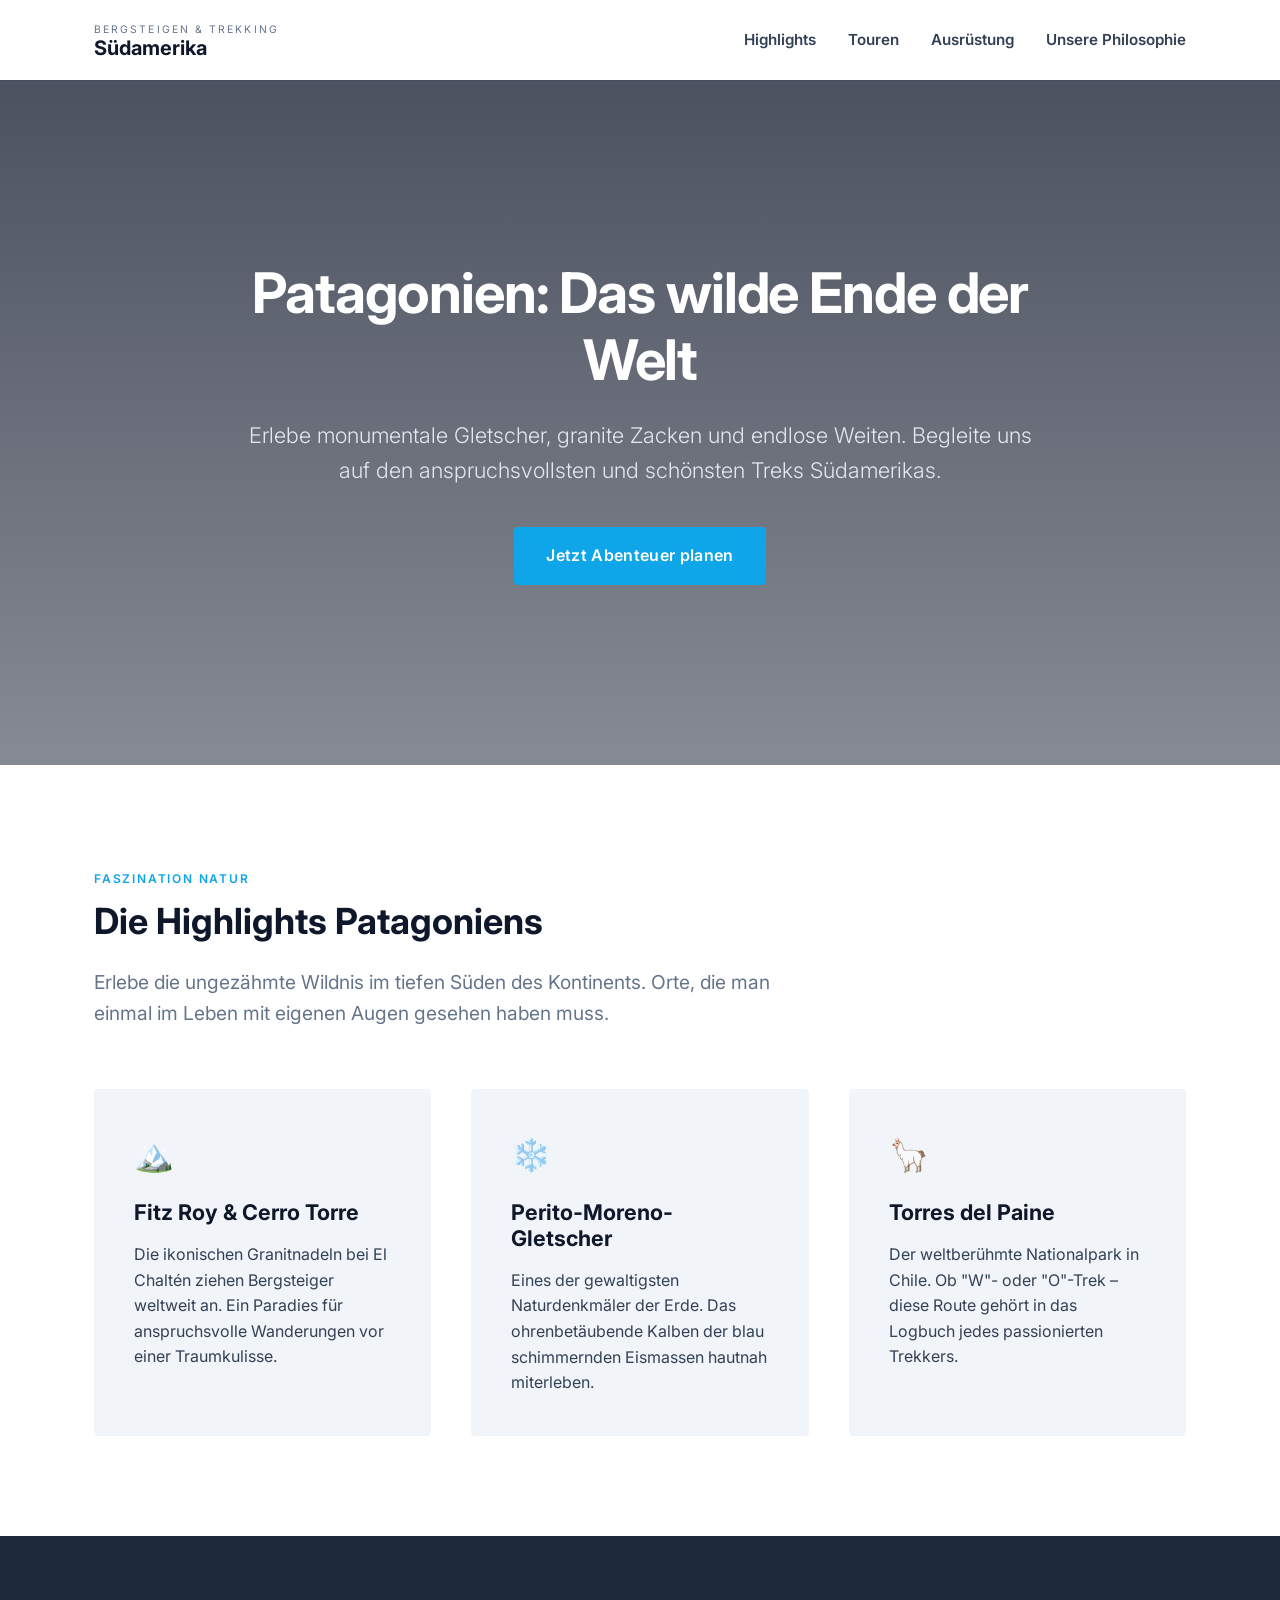
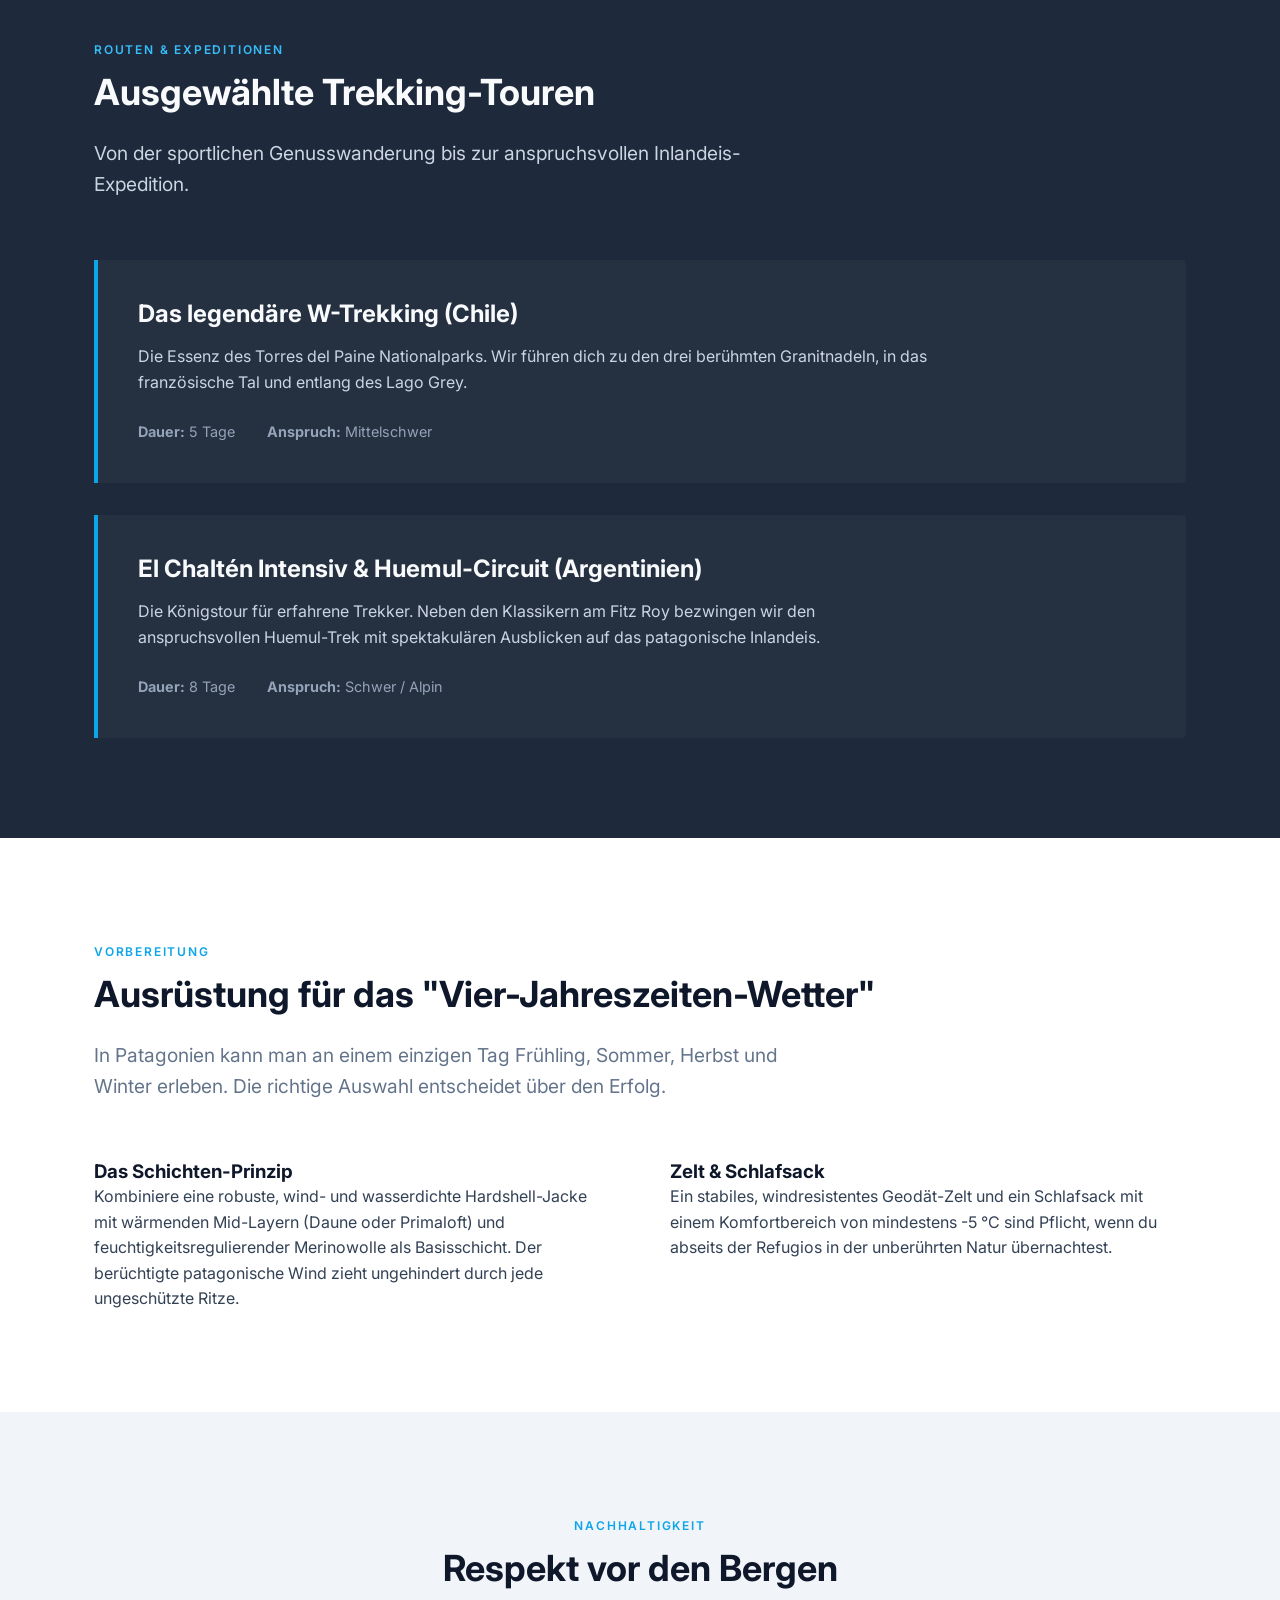
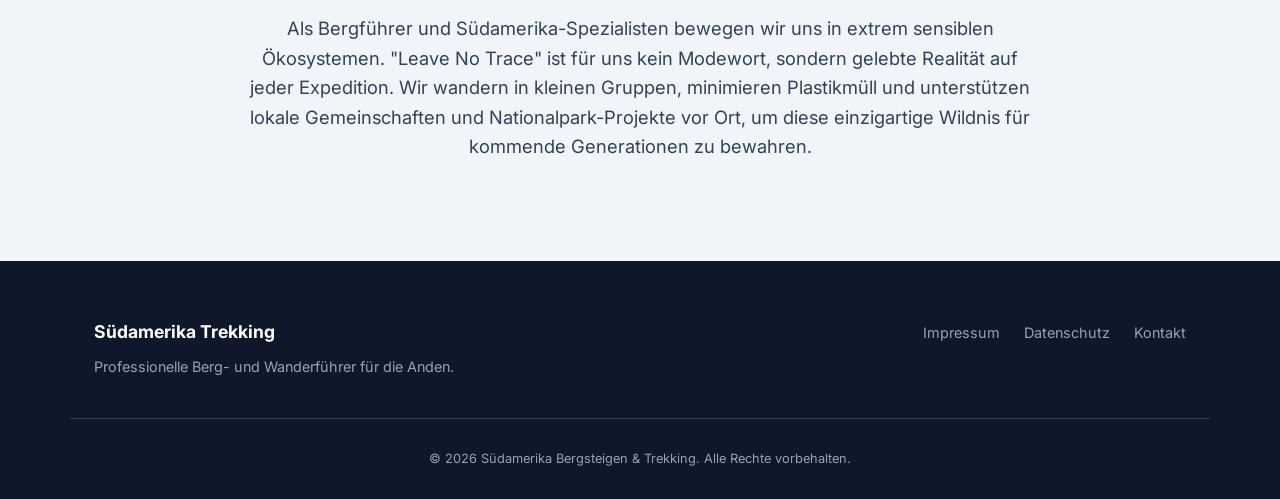
==== index.html @ 1db67b60 "Add files via upload" ====
<!DOCTYPE html>
<html lang="de">
<head>
    <meta charset="UTF-8">
    <meta name="viewport" content="width=device-width, initial-scale=1.0">
    <title>Trekking in Patagonien | Südamerika Erleben</title>
    <meta name="description" content="Entdecke die wildeste Natur am Ende der Welt. Professionelle Trekking- und Bergsteigertouren in Patagonien.">
    <link rel="stylesheet" href="style.css">
    <link rel="preconnect" href="https://fonts.googleapis.com">
    <link rel="preconnect" href="https://fonts.gstatic.com" crossorigin>
    <link href="https://fonts.googleapis.com/css2?family=Inter:wght@300;400;600;700&display=swap" rel="stylesheet">
</head>
<body>

    <header class="main-header">
        <div class="header-container">
            <a href="#" class="logo">
                <span class="logo-small">Bergsteigen & Trekking</span>
                <span class="logo-main">Südamerika</span>
            </a>
            <nav class="nav-menu">
                <ul>
                    <li><a href="#highlights">Highlights</a></li>
                    <li><a href="#touren">Touren</a></li>
                    <li><a href="#ausruestung">Ausrüstung</a></li>
                    <li><a href="#philosophie">Unsere Philosophie</a></li>
                </ul>
            </nav>
        </div>
    </header>

    <section class="hero">
        <div class="hero-content">
            <h1>Patagonien: Das wilde Ende der Welt</h1>
            <p>Erlebe monumentale Gletscher, granite Zacken und endlose Weiten. Begleite uns auf den anspruchsvollsten und schönsten Treks Südamerikas.</p>
            <a href="#touren" class="btn-cta">Jetzt Abenteuer planen</a>
        </div>
    </section>

    <section id="highlights" class="section section-light">
        <div class="container">
            <span class="section-badge">Faszination Natur</span>
            <h2>Die Highlights Patagoniens</h2>
            <p class="section-lead">Erlebe die ungezähmte Wildnis im tiefen Süden des Kontinents. Orte, die man einmal im Leben mit eigenen Augen gesehen haben muss.</p>
            
            <div class="grid-3-columns">
                <div class="card">
                    <div class="card-icon">🏔️</div>
                    <h3>Fitz Roy & Cerro Torre</h3>
                    <p>Die ikonischen Granitnadeln bei El Chaltén ziehen Bergsteiger weltweit an. Ein Paradies für anspruchsvolle Wanderungen vor einer Traumkulisse.</p>
                </div>
                <div class="card">
                    <div class="card-icon">❄️</div>
                    <h3>Perito-Moreno-Gletscher</h3>
                    <p>Eines der gewaltigsten Naturdenkmäler der Erde. Das ohrenbetäubende Kalben der blau schimmernden Eismassen hautnah miterleben.</p>
                </div>
                <div class="card">
                    <div class="card-icon">🦙</div>
                    <h3>Torres del Paine</h3>
                    <p>Der weltberühmte Nationalpark in Chile. Ob "W"- oder "O"-Trek – diese Route gehört in das Logbuch jedes passionierten Trekkers.</p>
                </div>
            </div>
        </div>
    </section>

    <section id="touren" class="section section-dark">
        <div class="container">
            <span class="section-badge badge-dark">Routen & Expeditionen</span>
            <h2>Ausgewählte Trekking-Touren</h2>
            <p class="section-lead">Von der sportlichen Genusswanderung bis zur anspruchsvollen Inlandeis-Expedition.</p>
            
            <div class="tour-list">
                <div class="tour-item">
                    <div class="tour-info">
                        <h3>Das legendäre W-Trekking (Chile)</h3>
                        <p>Die Essenz des Torres del Paine Nationalparks. Wir führen dich zu den drei berühmten Granitnadeln, in das französische Tal und entlang des Lago Grey.</p>
                        <ul class="tour-meta">
                            <li><strong>Dauer:</strong> 5 Tage</li>
                            <li><strong>Anspruch:</strong> Mittelschwer</li>
                        </ul>
                    </div>
                </div>
                <div class="tour-item">
                    <div class="tour-info">
                        <h3>El Chaltén Intensiv & Huemul-Circuit (Argentinien)</h3>
                        <p>Die Königstour für erfahrene Trekker. Neben den Klassikern am Fitz Roy bezwingen wir den anspruchsvollen Huemul-Trek mit spektakulären Ausblicken auf das patagonische Inlandeis.</p>
                        <ul class="tour-meta">
                            <li><strong>Dauer:</strong> 8 Tage</li>
                            <li><strong>Anspruch:</strong> Schwer / Alpin</li>
                        </ul>
                    </div>
                </div>
            </div>
        </div>
    </section>

    <section id="ausruestung" class="section section-light">
        <div class="container">
            <span class="section-badge">Vorbereitung</span>
            <h2>Ausrüstung für das "Vier-Jahreszeiten-Wetter"</h2>
            <p class="section-lead">In Patagonien kann man an einem einzigen Tag Frühling, Sommer, Herbst und Winter erleben. Die richtige Auswahl entscheidet über den Erfolg.</p>
            
            <div class="grid-2-columns">
                <div>
                    <h3>Das Schichten-Prinzip</h3>
                    <p>Kombiniere eine robuste, wind- und wasserdichte Hardshell-Jacke mit wärmenden Mid-Layern (Daune oder Primaloft) und feuchtigkeitsregulierender Merinowolle als Basisschicht. Der berüchtigte patagonische Wind zieht ungehindert durch jede ungeschützte Ritze.</p>
                </div>
                <div>
                    <h3>Zelt & Schlafsack</h3>
                    <p>Ein stabiles, windresistentes Geodät-Zelt und ein Schlafsack mit einem Komfortbereich von mindestens -5 °C sind Pflicht, wenn du abseits der Refugios in der unberührten Natur übernachtest.</p>
                </div>
            </div>
        </div>
    </section>

    <section id="philosophie" class="section section-custom">
        <div class="container">
            <div class="philosophie-box">
                <span class="section-badge">Nachhaltigkeit</span>
                <h2>Respekt vor den Bergen</h2>
                <p>Als Bergführer und Südamerika-Spezialisten bewegen wir uns in extrem sensiblen Ökosystemen. "Leave No Trace" ist für uns kein Modewort, sondern gelebte Realität auf jeder Expedition. Wir wandern in kleinen Gruppen, minimieren Plastikmüll und unterstützen lokale Gemeinschaften und Nationalpark-Projekte vor Ort, um diese einzigartige Wildnis für kommende Generationen zu bewahren.</p>
            </div>
        </div>
    </section>

    <footer class="main-footer">
        <div class="footer-container">
            <div class="footer-info">
                <h4>Südamerika Trekking</h4>
                <p>Professionelle Berg- und Wanderführer für die Anden.</p>
            </div>
            <div class="footer-links">
                <ul>
                    <li><a href="#">Impressum</a></li>
                    <li><a href="#">Datenschutz</a></li>
                    <li><a href="#">Kontakt</a></li>
                </ul>
            </div>
        </div>
        <div class="footer-bottom">
            <p>&copy; 2026 Südamerika Bergsteigen & Trekking. Alle Rechte vorbehalten.</p>
        </div>
    </footer>

</body>
</html>
---- style.css ----
/* --------------------------------------------------------------------------
   1. GLOBALE EINSTELLUNGEN & VARIABLEN
-------------------------------------------------------------------------- */
:root {
    /* Farbpalette */
    --color-primary: #1e293b;     /* Tiefes Schieferblau */
    --color-secondary: #0f172a;   /* Fast Schwarz für starken Kontrast */
    --color-accent: #0ea5e9;      /* Klares Cyan/Gletscherblau für CTAs */
    --color-accent-hover: #0284c7;/* Dunkleres Cyan für Hover-Effekte */
    --color-text-dark: #334155;   /* Gut lesbares Dunkelgrau für Fließtext */
    --color-text-light: #f8fafc;  /* Off-White für dunkle Hintergründe */
    --color-bg-light: #ffffff;
    --color-bg-muted: #f1f5f9;    /* Sanftes Grau für Sektionswechsel */
    
    /* Layout */
    --max-width: 1140px;
    --header-height: 80px;
}

* {
    box-sizing: border-box;
    margin: 0;
    padding: 0;
}

html {
    font-size: 16px;
    font-family: 'Inter', sans-serif;
    line-height: 1.6;
    color: var(--color-text-dark);
    scroll-behavior: smooth; /* Erlaubt sanftes Scrollen bei Anker-Links */
}

body {
    background-color: var(--color-bg-light);
    padding-top: var(--header-height); /* Verhindert, dass der fixierte Header Inhalte verdeckt */
}

/* Typografie */
h1, h2, h3, h4 {
    color: var(--color-secondary);
    font-weight: 700;
    line-height: 1.2;
}

a {
    text-decoration: none;
    color: inherit;
    transition: color 0.3s ease, background-color 0.3s ease;
}

/* Layout-Container */
.container {
    width: 100%;
    max-width: var(--max-width);
    margin: 0 auto;
    padding: 0 24px;
}

/* --------------------------------------------------------------------------
   2. REUSABLE COMPONENTS (Badges, Buttons, Grids)
-------------------------------------------------------------------------- */
.section {
    padding: 100px 0; /* Großzügiger Whitespace zwischen den Sektionen */
}

.section-light { background-color: var(--color-bg-light); }
.section-dark { 
    background-color: var(--color-primary); 
    color: var(--color-text-light);
}
.section-dark h2, .section-dark h3 { color: var(--color-text-light); }

.section-badge {
    display: inline-block;
    font-size: 0.75rem;
    text-transform: uppercase;
    letter-spacing: 0.15em;
    font-weight: 600;
    color: var(--color-accent);
    margin-bottom: 12px;
}
.badge-dark { color: #38bdf8; }

h2 {
    font-size: 2.25rem;
    margin-bottom: 24px;
}

.section-lead {
    font-size: 1.2rem;
    max-width: 700px;
    margin-bottom: 60px;
    color: #64748b;
}
.section-dark .section-lead { color: #cbd5e1; }

/* Grid-Systeme via Flexbox/Grid */
.grid-3-columns {
    display: grid;
    grid-template-columns: repeat(auto-fit, minmax(300px, 1fr));
    gap: 40px;
}

.grid-2-columns {
    display: grid;
    grid-template-columns: repeat(auto-fit, minmax(340px, 1fr));
    gap: 60px;
}

/* Button */
.btn-cta {
    display: inline-block;
    background-color: var(--color-accent);
    color: #ffffff;
    padding: 16px 32px;
    border-radius: 4px;
    font-weight: 600;
    letter-spacing: 0.02em;
}

.btn-cta:hover {
    background-color: var(--color-accent-hover);
}

/* --------------------------------------------------------------------------
   3. FIXED HEADER & NAVIGATION
-------------------------------------------------------------------------- */
.main-header {
    position: fixed;
    top: 0;
    left: 0;
    width: 100%;
    height: var(--header-height);
    background-color: rgba(255, 255, 255, 0.95);
    backdrop-filter: blur(8px); /* Eleganter Glaseffekt */
    box-shadow: 0 1px 0px rgba(0,0,0,0.05);
    z-index: 1000;
}

.header-container {
    max-width: var(--max-width);
    height: 100%;
    margin: 0 auto;
    padding: 0 24px;
    display: flex;
    justify-content: space-between;
    align-items: center;
}

.logo {
    display: flex;
    flex-direction: column;
}

.logo-small {
    font-size: 0.65rem;
    text-transform: uppercase;
    letter-spacing: 0.2em;
    color: #64748b;
}

.logo-main {
    font-size: 1.25rem;
    font-weight: 700;
    color: var(--color-secondary);
    line-height: 1;
}

.nav-menu ul {
    display: flex;
    list-style: none;
    gap: 32px;
}

.nav-menu a {
    font-size: 0.95rem;
    font-weight: 600;
    color: var(--color-text-dark);
}

.nav-menu a:hover {
    color: var(--color-accent);
}

/* --------------------------------------------------------------------------
   4. HERO SECTION
-------------------------------------------------------------------------- */
.hero {
    min-height: calc(85vh - var(--header-height));
    background: linear-gradient(rgba(15, 23, 42, 0.75), rgba(15, 23, 42, 0.50)), 
                url('https://images.unsplash.com/photo-1517411032315-54ef2cb783bb?auto=format&fit=crop&w=1920&q=80') no-repeat center center/cover;
    display: flex;
    align-items: center;
    justify-content: center;
    text-align: center;
    color: #ffffff;
    padding: 40px 24px;
}

.hero-content {
    max-width: 800px;
}

.hero h1 {
    font-size: 3.5rem;
    color: #ffffff;
    margin-bottom: 24px;
    letter-spacing: -0.02em;
}

.hero p {
    font-size: 1.35rem;
    margin-bottom: 40px;
    color: #e2e8f0;
    font-weight: 300;
}

/* --------------------------------------------------------------------------
   5. INHALTS-SEKTIONEN (SPEZIFISCHE STYLES)
-------------------------------------------------------------------------- */
/* Sektion 1: Highlights Cards */
.card {
    background-color: var(--color-bg-muted);
    padding: 40px;
    border-radius: 4px;
    transition: transform 0.3s ease;
}

.card:hover {
    transform: translateY(-5px);
}

.card-icon {
    font-size: 2rem;
    margin-bottom: 20px;
}

.card h3 {
    font-size: 1.35rem;
    margin-bottom: 16px;
}

/* Sektion 2: Touren-Liste */
.tour-list {
    display: flex;
    flex-direction: column;
    gap: 32px;
}

.tour-item {
    background-color: rgba(255, 255, 255, 0.03);
    border-left: 4px solid var(--color-accent);
    padding: 40px;
    border-radius: 0 4px 4px 0;
}

.tour-item h3 {
    font-size: 1.5rem;
    margin-bottom: 16px;
}

.tour-item p {
    color: #cbd5e1;
    max-width: 800px;
    margin-bottom: 24px;
}

.tour-meta {
    display: flex;
    gap: 32px;
    list-style: none;
    font-size: 0.9rem;
    color: #94a3b8;
}

/* Sektion 4: Philosophie */
.section-custom {
    background-color: var(--color-bg-muted);
}

.philosophie-box {
    max-width: 800px;
    margin: 0 auto;
    text-align: center;
}

.philosophie-box p {
    font-size: 1.15rem;
    color: var(--color-text-dark);
}

/* --------------------------------------------------------------------------
   6. FOOTER
-------------------------------------------------------------------------- */
.main-footer {
    background-color: var(--color-secondary);
    color: #94a3b8;
    padding: 60px 0 30px 0;
    font-size: 0.9rem;
}

.footer-container {
    max-width: var(--max-width);
    margin: 0 auto;
    padding: 0 24px 40px 24px;
    display: flex;
    justify-content: space-between;
    flex-wrap: wrap;
    gap: 40px;
    border-bottom: 1px solid #334155;
}

.footer-info h4 {
    color: #ffffff;
    font-size: 1.1rem;
    margin-bottom: 12px;
}

.footer-links ul {
    list-style: none;
    display: flex;
    gap: 24px;
}

.footer-links a:hover {
    color: #ffffff;
}

.footer-bottom {
    max-width: var(--max-width);
    margin: 0 auto;
    padding: 30px 24px 0 24px;
    text-align: center;
    font-size: 0.8rem;
}

/* --------------------------------------------------------------------------
   7. RESPONSIVE DESIGN (MOBILE OPTIMIERUNG)
-------------------------------------------------------------------------- */
@media (max-width: 768px) {
    html { font-size: 15px; } /* Skaliert Schriften auf kleinen Geräten leicht herunter */
    
    .section { padding: 70px 0; }
    
    .header-container {
        flex-direction: column;
        justify-content: center;
        gap: 12px;
    }
    
    body { padding-top: 100px; } /* Platzhalter für zweizeiligen Header im Mobile-Modus */
    
    .nav-menu ul {
        gap: 16px;
    }
    
    .nav-menu a {
        font-size: 0.85rem;
    }
    
    .hero h1 { font-size: 2.25rem; }
    .hero p { font-size: 1.1rem; }
    
    .grid-2-columns, .grid-3-columns {
        gap: 24px;
    }
    
    .footer-container {
        flex-direction: column;
        text-align: center;
        gap: 24px;
    }
    
    .footer-links ul {
        justify-content: center;
    }
}
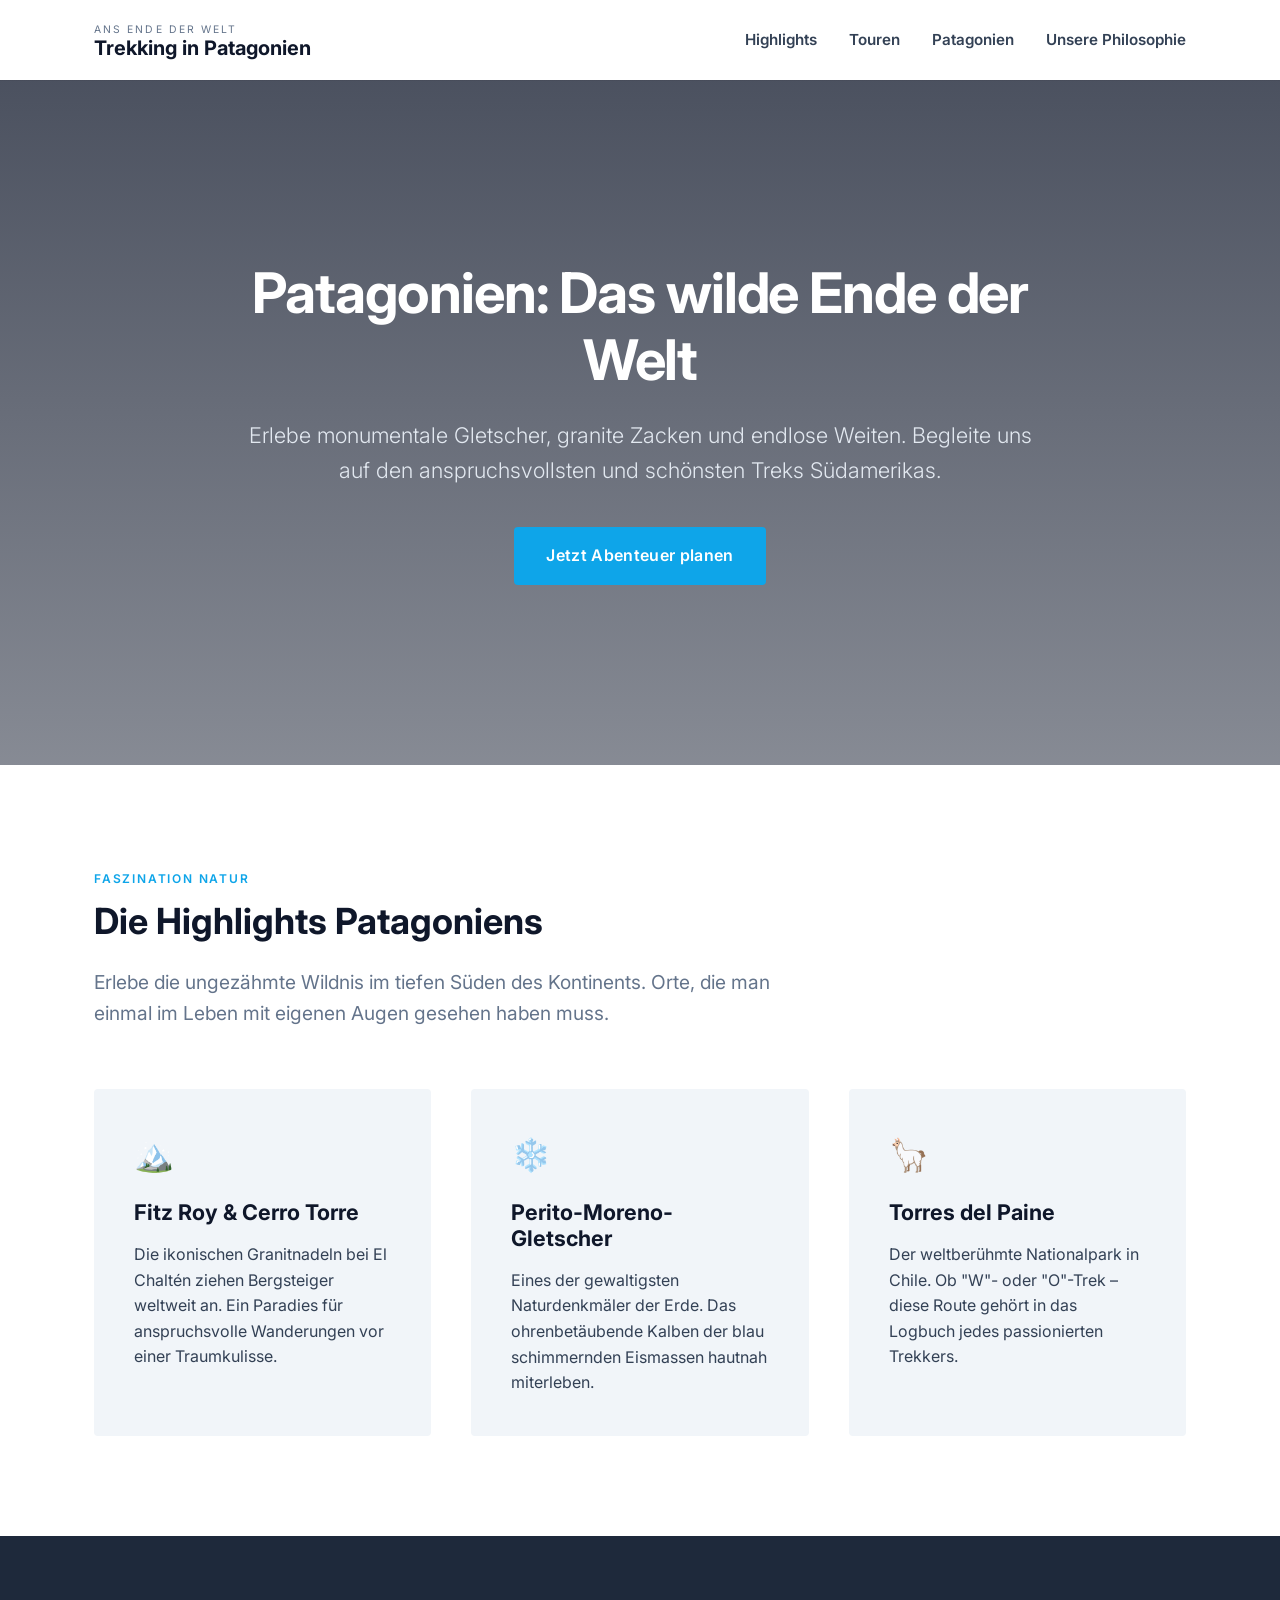
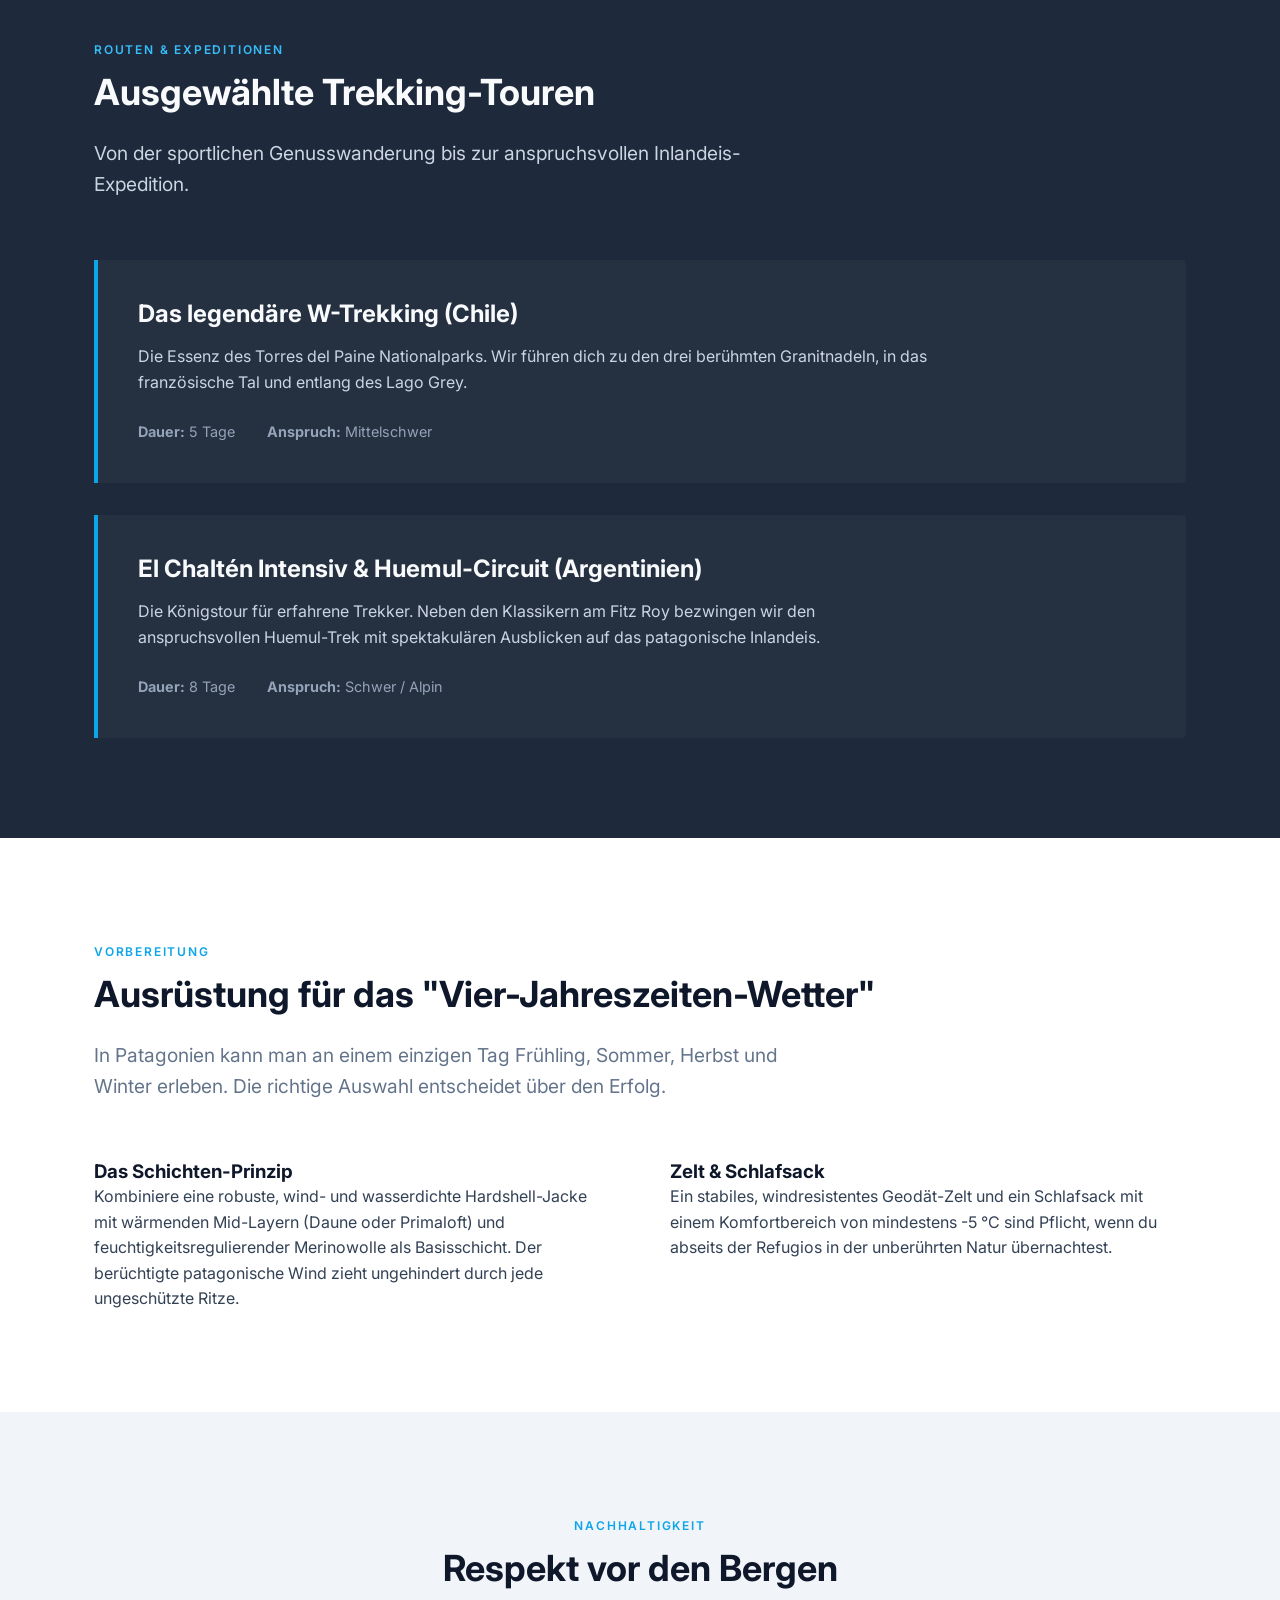
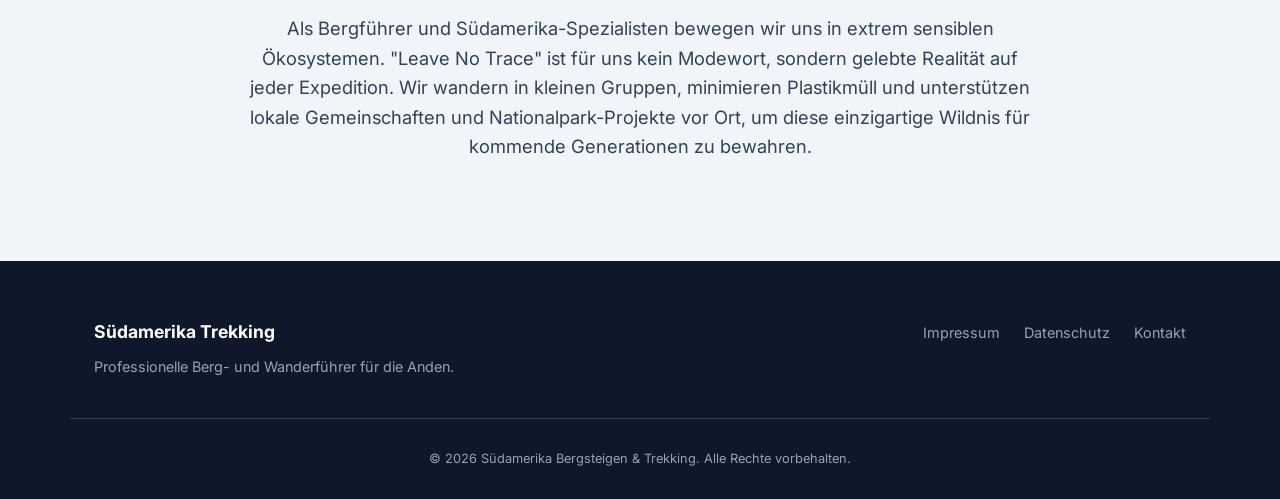
==== commit 0eec7601: "Update index.html" ====
--- a/index.html
+++ b/index.html
@@ -15,14 +15,14 @@
     <header class="main-header">
         <div class="header-container">
             <a href="#" class="logo">
-                <span class="logo-small">Bergsteigen & Trekking</span>
-                <span class="logo-main">Südamerika</span>
+                <span class="logo-small">Ans Ende der Welt</span>
+                <span class="logo-main">Trekking in Patagonien</span>
             </a>
             <nav class="nav-menu">
                 <ul>
                     <li><a href="#highlights">Highlights</a></li>
                     <li><a href="#touren">Touren</a></li>
-                    <li><a href="#ausruestung">Ausrüstung</a></li>
+                    <li><a href="#ausruestung">Patagonien</a></li>
                     <li><a href="#philosophie">Unsere Philosophie</a></li>
                 </ul>
             </nav>
@@ -143,4 +143,4 @@
     </footer>
 
 </body>
-</html>+</html>
